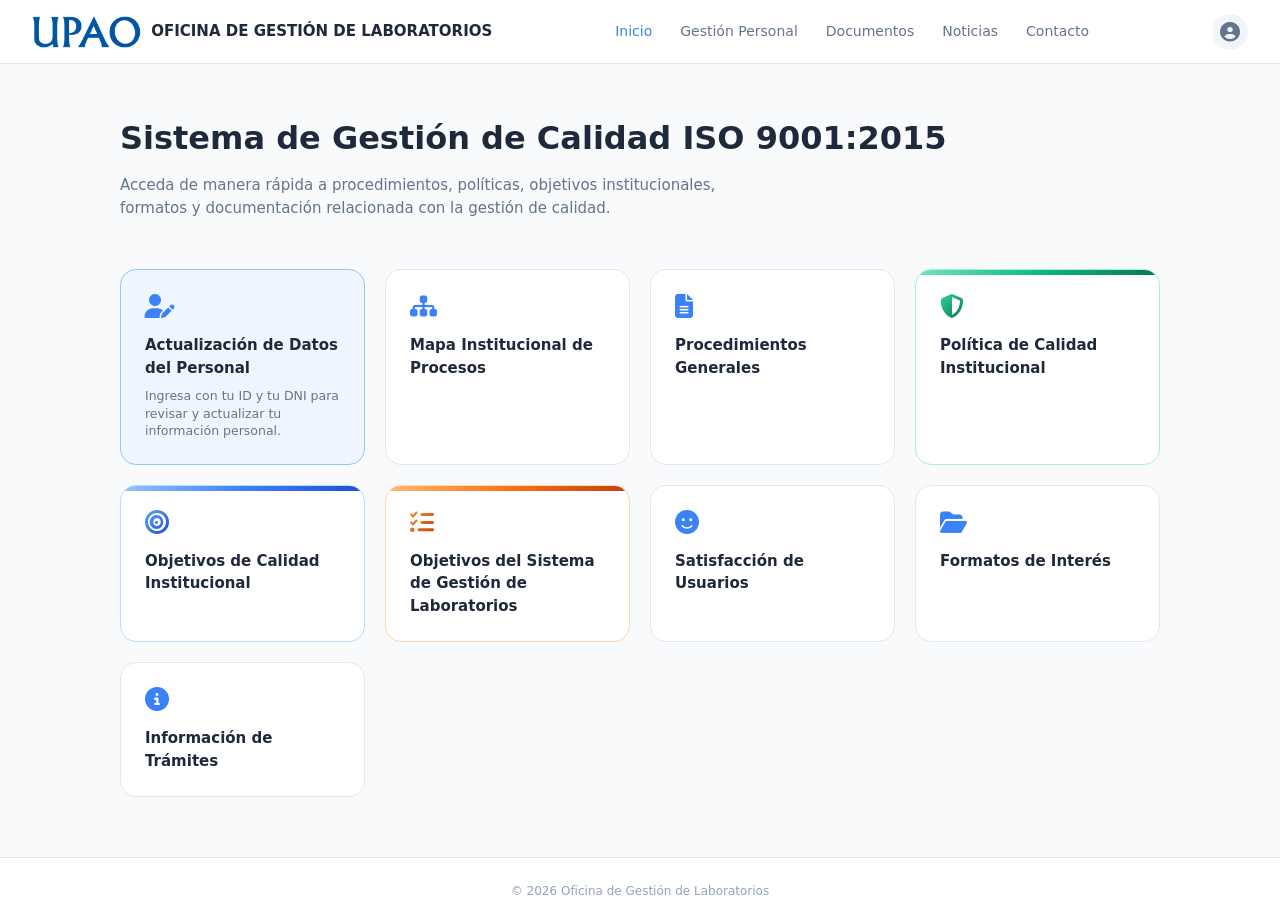
==== index.html @ ff84b3b6 "Add files via upload" ====
<!DOCTYPE html>
<html lang="es">
<head>
    <meta charset="UTF-8">
    <meta name="viewport" content="width=device-width, initial-scale=1.0">
    
    <!-- ===== FAVICON - Ruta CORRECTA ===== -->
    <link rel="icon" type="image/png" href="HRM-System/favicon.png">
    
    <title>Inicio - Sistema de Gestión de Calidad</title>
    <link rel="stylesheet" href="https://cdnjs.cloudflare.com/ajax/libs/font-awesome/6.5.1/css/all.min.css">
    <style>
        * { margin: 0; padding: 0; box-sizing: border-box; }
        body {
            font-family: 'Segoe UI', system-ui, sans-serif;
            background: #F8FAFC;
            color: #1E293B;
            line-height: 1.5;
        }

        /* ===== HEADER ESTANDARIZADO ===== */
        .app-header {
            background: #FFFFFF;
            border-bottom: 1px solid #E2E8F0;
            padding: 0 32px;
            height: 64px;
            display: flex;
            align-items: center;
            justify-content: space-between;
            position: sticky;
            top: 0;
            z-index: 100;
        }
        .logo {
            font-weight: 700;
            font-size: 15px;
            color: #1E293B;
            display: flex;
            align-items: center;
            gap: 10px;
        }
        .logo img { height: 32px; }
        .logo i { color: #3B82F6; font-size: 20px; }
        .logo span { display: inline-block; }
        .main-nav {
            display: flex;
            gap: 28px;
            align-items: center;
        }
        .nav-link {
            text-decoration: none;
            color: #64748B;
            font-size: 14px;
            font-weight: 500;
            transition: color 0.2s;
            cursor: pointer;
            background: none;
            border: none;
            font-family: inherit;
            padding: 4px 0;
        }
        .nav-link:hover { color: #3B82F6; }
        .nav-link.active { color: #3B82F6; }
        .user-menu {
            width: 36px;
            height: 36px;
            background: #F1F5F9;
            border-radius: 50%;
            display: flex;
            align-items: center;
            justify-content: center;
            cursor: pointer;
        }
        .user-menu i { color: #64748B; font-size: 20px; }

        .hero { max-width: 1100px; margin: 0 auto; padding: 50px 30px 30px; }
        .hero h1 { font-size: 32px; font-weight: 700; margin-bottom: 12px; }
        .hero p { font-size: 15px; color: #64748B; max-width: 650px; }
        .grid { max-width: 1100px; margin: 0 auto; display: grid; grid-template-columns: repeat(auto-fit, minmax(240px, 1fr)); gap: 20px; padding: 20px 30px 60px; }
        .card { position: relative; background: #FFFFFF; border: 1px solid #E2E8F0; border-radius: 16px; padding: 24px; transition: all 0.2s; cursor: pointer; overflow: hidden; }
        .card:hover { transform: translateY(-3px); box-shadow: 0 8px 20px rgba(0,0,0,0.06); }
        .card i { font-size: 24px; color: #3B82F6; margin-bottom: 16px; }
        .card h3 { font-size: 15px; font-weight: 600; color: #1E293B; }
        .card-destacada { border-color: #93C5FD; background: #EFF6FF; }

        /* ===== ACENTOS EN DEGRADÉ PARA DIFERENCIAR: POLÍTICA / OBJETIVOS INSTITUCIONAL / OBJETIVOS SGC-LABORATORIOS ===== */
        .card-obj-inst,
        .card-obj-sgc,
        .card-politica { border-color: transparent; background-clip: padding-box; }
        .card-obj-inst::before,
        .card-obj-sgc::before,
        .card-politica::before {
            content: ""; position: absolute; top: 0; left: 0; right: 0; height: 5px;
        }
        .card-obj-inst::before { background: linear-gradient(90deg, #93C5FD, #3B82F6, #1D4ED8); }
        .card-obj-inst { border: 1px solid #BFDBFE; }
        .card-obj-inst i { background: linear-gradient(135deg, #60A5FA, #1D4ED8); -webkit-background-clip: text; background-clip: text; color: transparent; }

        .card-obj-sgc::before { background: linear-gradient(90deg, #FDBA74, #F97316, #C2410C); }
        .card-obj-sgc { border: 1px solid #FED7AA; }
        .card-obj-sgc i { background: linear-gradient(135deg, #FB923C, #C2410C); -webkit-background-clip: text; background-clip: text; color: transparent; }

        .card-politica::before { background: linear-gradient(90deg, #6EE7B7, #10B981, #047857); }
        .card-politica { border: 1px solid #A7F3D0; }
        .card-politica i { background: linear-gradient(135deg, #34D399, #047857); -webkit-background-clip: text; background-clip: text; color: transparent; }
        .card-desc { font-size: 12.5px; color: #64748B; margin-top: 8px; line-height: 1.4; }
        .app-footer { text-align: center; padding: 24px; border-top: 1px solid #E2E8F0; background: #FFFFFF; color: #94A3B8; font-size: 12px; }

        @media (max-width: 768px) {
            .app-header { padding: 0 20px; height: auto; flex-wrap: wrap; padding: 12px 20px; gap: 12px; }
            .main-nav { gap: 18px; flex-wrap: wrap; }
            .logo span { display: none; }
            .hero { padding: 35px 20px 25px; }
            .hero h1 { font-size: 24px; }
            .grid { padding: 15px 20px 40px; }
        }

        /* ===== LIGHTBOX - POLÍTICA INSTITUCIONAL ===== */
        /* Página completa (100vw x 100vh) en vez de recuadro flotante
           centrado, igual que el resto de modales del sistema. Solo
           cambia tamaño/forma; misma lógica y mismos colores. */
        .lightbox-overlay {
            display: none;
            position: fixed;
            inset: 0;
            background: rgba(15, 23, 42, 0.65);
            z-index: 2000;
            align-items: center;
            justify-content: center;
            padding: 0;
        }
        .lightbox-overlay.active { display: flex; }
        .lightbox-box {
            background: #FFFFFF;
            border: 1px solid #93C5FD;
            border-radius: 0;
            width: 100vw;
            max-width: 100vw;
            height: 100vh;
            max-height: 100vh;
            box-sizing: border-box;
            display: flex;
            flex-direction: column;
            overflow: hidden;
            box-shadow: 0 25px 60px rgba(0,0,0,0.35);
        }
        .lightbox-header {
            padding: 14px 20px;
            border-bottom: 1px solid #93C5FD;
            background: #EFF6FF;
            display: flex;
            align-items: center;
            justify-content: space-between;
            flex-shrink: 0;
        }
        .lightbox-header h2 {
            font-size: 15px;
            font-weight: 700;
            color: #1E293B;
            display: flex;
            align-items: center;
            gap: 8px;
        }
        .lightbox-header h2 i { color: #3B82F6; }
        .lightbox-close {
            background: none;
            border: none;
            font-size: 20px;
            color: #64748B;
            cursor: pointer;
            padding: 4px 8px;
        }
        .lightbox-close:hover { color: #EF4444; }
        .lightbox-body {
            flex: 1;
            min-height: 60vh;
            background: #F8FAFC;
        }
        .lightbox-body iframe {
            width: 100%;
            height: 100%;
            min-height: 60vh;
            border: none;
            display: block;
        }
        .lightbox-box-app { position: relative; height: 100vh; }
        .lightbox-box-app .lightbox-body { height: 100%; }
        .lightbox-body-img { overflow: auto; text-align: center; padding: 16px; }
        .lightbox-body-img img { max-width: 100%; height: auto; display: block; margin: 0 auto; }

        /* ===== ENCARTE SECUENCIAL: OBJETIVOS DE CALIDAD DEL SGC - LABORATORIOS ===== */
        .story-overlay {
            display: none;
            position: fixed;
            inset: 0;
            background: #0B1220;
            z-index: 2500;
            align-items: center;
            justify-content: center;
            padding: 24px;
        }
        .story-overlay.active { display: flex; }
        .story-stage {
            position: relative;
            width: min(480px, 92vw);
            height: min(760px, 88vh);
            border-radius: 20px;
            overflow: hidden;
            box-shadow: 0 30px 70px rgba(0,0,0,0.5);
            background: #0F1F3D;
        }
        .story-progress {
            position: absolute;
            top: 14px;
            left: 14px;
            right: 14px;
            z-index: 30;
            display: flex;
            gap: 6px;
        }
        .story-seg {
            flex: 1;
            height: 3px;
            border-radius: 3px;
            background: rgba(255,255,255,0.28);
            overflow: hidden;
        }
        .story-seg i {
            display: block;
            height: 100%;
            width: 0%;
            background: #FFFFFF;
            transition: width 0.25s ease;
        }
        .story-seg.filled i { width: 100%; }
        .story-close {
            position: absolute;
            top: 30px;
            right: 12px;
            z-index: 30;
            background: rgba(15,23,42,0.35);
            border: none;
            color: #F8FAFC;
            width: 32px;
            height: 32px;
            border-radius: 50%;
            font-size: 18px;
            cursor: pointer;
            line-height: 1;
        }
        .story-close:hover { background: rgba(15,23,42,0.6); }
        .story-logo {
            position: absolute;
            top: 34px;
            left: 50%;
            transform: translateX(-50%);
            z-index: 25;
            background: rgba(248,250,252,0.94);
            border-radius: 10px;
            padding: 6px 16px;
            display: flex;
            align-items: center;
        }
        .story-logo img { height: 22px; display: block; }
        .story-track { position: relative; width: 100%; height: 100%; }
        .story-slide {
            position: absolute;
            inset: 0;
            display: none;
            flex-direction: column;
            justify-content: center;
            align-items: center;
            text-align: center;
            padding: 108px 32px 48px;
            color: #F8FAFC;
        }
        .story-slide.active { display: flex; }
        .story-slide-0 { background: linear-gradient(160deg, #0F1F3D 0%, #14335E 55%, #1D4ED8 130%); }
        .story-slide-1 { background: linear-gradient(160deg, #0F1F3D 10%, #1D4ED8 140%); }
        .story-slide-2 { background: linear-gradient(160deg, #0F1F3D 10%, #0E7490 140%); }
        .story-slide-3 { background: linear-gradient(160deg, #0F1F3D 10%, #1D4ED8 140%); }
        .story-slide-4 { background: linear-gradient(160deg, #0F1F3D 10%, #0E7490 140%); }
        .story-slide-5 { background: linear-gradient(160deg, #0F1F3D 10%, #1D4ED8 140%); }
        .story-slide-6 { background: linear-gradient(160deg, #0F1F3D 10%, #0E7490 140%); }

        /* ===== TEMA NARANJA: encarte de Objetivos del SGC - Gestión de Laboratorios (para no confundir con Institucional) ===== */
        #storyStageLab .story-slide-0 { background: linear-gradient(160deg, #2A1206 0%, #7C2D12 55%, #F97316 130%); }
        #storyStageLab .story-slide-1,
        #storyStageLab .story-slide-3,
        #storyStageLab .story-slide-5 { background: linear-gradient(160deg, #2A1206 10%, #F97316 140%); }
        #storyStageLab .story-slide-2,
        #storyStageLab .story-slide-4,
        #storyStageLab .story-slide-6 { background: linear-gradient(160deg, #2A1206 10%, #C2410C 140%); }
        #storyStageLab .story-kicker,
        #storyStageLab .story-hint { color: #FED7AA; }
        #storyStageLab .story-sub { color: #FFEDD5; }

        /* ===== TEMA VERDE: encarte de Política de Calidad (para no confundir con Institucional ni Laboratorios) ===== */
        #storyStagePol .story-slide-0 { background: linear-gradient(160deg, #052E1F 0%, #065F46 55%, #10B981 130%); }
        #storyStagePol .story-slide-1 { background: linear-gradient(160deg, #052E1F 10%, #10B981 140%); }
        #storyStagePol .story-kicker,
        #storyStagePol .story-hint { color: #99F6E4; }
        #storyStagePol .story-sub { color: #D1FAE5; }

        .story-kicker { font-size: 13px; font-weight: 600; color: #BFDBFE; letter-spacing: 0.2px; margin-bottom: 10px; }
        .story-slide-0 .story-kicker { color: #93C5FD; }
        .story-title-main { font-size: 26px; font-weight: 700; line-height: 1.25; margin-bottom: 14px; }
        .story-slide-0 .story-title-main { font-size: 28px; }
        .story-sub { font-size: 14.5px; color: #DBEAFE; line-height: 1.55; max-width: 340px; margin: 0 auto; }
        .story-hint { margin-top: 26px; font-size: 13px; color: #93C5FD; display: flex; align-items: center; gap: 8px; }
        .story-num-icon { display: flex; flex-direction: column; align-items: center; gap: 12px; margin-bottom: 18px; }
        .story-num { font-size: 15px; font-weight: 700; color: rgba(248,250,252,0.55); border: 1px solid rgba(248,250,252,0.35); border-radius: 20px; padding: 4px 12px; }
        .story-icon-badge { width: 46px; height: 46px; border-radius: 14px; background: rgba(255,255,255,0.14); display: flex; align-items: center; justify-content: center; font-size: 19px; }
        .story-obj-title { font-size: 22px; font-weight: 700; line-height: 1.3; margin-bottom: 12px; }
        .story-obj-text { font-size: 14.5px; color: #E2E8F0; line-height: 1.6; max-width: 380px; margin: 0 auto; }
        .story-nav { position: absolute; top: 0; bottom: 0; width: 38%; z-index: 20; cursor: pointer; background: transparent; border: none; padding: 0; }
        .story-nav-left { left: 0; }
        .story-nav-right { right: 0; }
        .story-arrow {
            position: absolute;
            top: 50%;
            transform: translateY(-50%);
            z-index: 25;
            width: 36px;
            height: 36px;
            border-radius: 50%;
            border: none;
            background: rgba(15,23,42,0.4);
            color: #F8FAFC;
            font-size: 14px;
            cursor: pointer;
            display: flex;
            align-items: center;
            justify-content: center;
            opacity: 0;
            transition: opacity 0.2s, background 0.2s;
        }
        .story-stage:hover .story-arrow { opacity: 1; }
        .story-arrow:hover { background: rgba(15,23,42,0.7); }
        .story-arrow:disabled { opacity: 0 !important; cursor: default; }
        .story-arrow-left { left: 10px; }
        .story-arrow-right { right: 10px; }
        @media (max-width: 560px) {
            .story-arrow { display: none; }
        }

        /* ===== VARIANTE ANCHA DEL ENCARTE: para contenido tipo documento/diagrama ===== */
        .story-stage-wide { width: min(1180px, 96vw); height: min(820px, 92vh); }
        .story-slide-img { padding: 84px 22px 24px; justify-content: flex-start; }
        .story-slide-img .story-kicker { margin-bottom: 4px; }
        .story-img-title { font-size: 15px; font-weight: 700; color: #F8FAFC; text-align: center; margin-bottom: 12px; }
        .story-img-panel {
            flex: 1;
            width: 100%;
            background: #FFFFFF;
            border-radius: 14px;
            padding: 10px;
            display: flex;
            align-items: center;
            justify-content: center;
            overflow: hidden;
            box-shadow: 0 10px 30px rgba(0,0,0,0.35);
            cursor: zoom-in;
        }
        .story-img-panel img { max-width: 100%; max-height: 100%; object-fit: contain; display: block; border-radius: 4px; }
        .story-img-caption { margin-top: 10px; font-size: 12px; color: #93C5FD; text-align: center; display: flex; align-items: center; gap: 6px; justify-content: center; }

        /* ===== VISOR DE ZOOM: se superpone AL ENCARTE (z-index mayor) sin cerrarlo ===== */
        .story-zoom-overlay {
            display: none;
            position: fixed;
            inset: 0;
            background: rgba(4, 8, 20, 0.94);
            z-index: 2700;
            align-items: center;
            justify-content: center;
            padding: 30px;
            cursor: zoom-out;
        }
        .story-zoom-overlay.active { display: flex; }
        .story-zoom-overlay img { max-width: 96vw; max-height: 92vh; object-fit: contain; border-radius: 6px; box-shadow: 0 25px 70px rgba(0,0,0,0.6); cursor: default; }
        .story-zoom-close {
            position: absolute;
            top: 22px;
            right: 22px;
            z-index: 2710;
            background: rgba(255,255,255,0.15);
            border: none;
            color: #F8FAFC;
            width: 40px;
            height: 40px;
            border-radius: 50%;
            font-size: 22px;
            line-height: 1;
            cursor: pointer;
        }
        .story-zoom-close:hover { background: rgba(255,255,255,0.3); }
    </style>
</head>
<body>

<!-- ===== HEADER ===== -->
<header class="app-header">
    <div class="logo">
        <!-- ===== LOGO - Ruta CORRECTA ===== -->
        <img src="HRM-System/logo.png" alt="Logo UPAO">
        <span>OFICINA DE GESTIÓN DE LABORATORIOS</span>
    </div>
    <nav class="main-nav">
        <a href="index.html" class="nav-link active">Inicio</a>
        <!-- ===== ENLACE A LA APLICACIÓN SPA ===== -->
        <a href="HRM-System/app.html" class="nav-link">Gestión Personal</a>
        <a href="#" class="nav-link">Documentos</a>
        <a href="#" class="nav-link">Noticias</a>
        <a href="#" class="nav-link">Contacto</a>
    </nav>
    <div class="user-menu"><i class="fas fa-user-circle"></i></div>
</header>

<!-- ===== HERO ===== -->
<section class="hero">
    <h1>Sistema de Gestión de Calidad ISO 9001:2015</h1>
    <p>Acceda de manera rápida a procedimientos, políticas, objetivos institucionales, formatos y documentación relacionada con la gestión de calidad.</p>
</section>

<!-- ===== GRID DE TARJETAS ===== -->
<section class="grid">
    <!-- ===== ACCESO DESTACADO: PORTAL DE AUTOACTUALIZACIÓN ===== -->
    <div class="card card-destacada" id="cardPortalPersonal" onclick="window.location.href='HRM-System/portal-personal.html'">
        <i class="fas fa-user-pen"></i>
        <h3>Actualización de Datos del Personal</h3>
        <p class="card-desc">Ingresa con tu ID y tu DNI para revisar y actualizar tu información personal.</p>
    </div>
    <div class="card" id="cardProcesos" onclick="abrirSecuenciaMapaProcesos()"><i class="fas fa-sitemap"></i><h3>Mapa Institucional de Procesos</h3></div>
    <div class="card"><i class="fas fa-file-alt"></i><h3>Procedimientos Generales</h3></div>
    <div class="card card-politica" id="cardPolitica" onclick="abrirSecuenciaPoliticaCalidad()"><i class="fas fa-shield-alt"></i><h3>Política de Calidad Institucional</h3></div>
    <div class="card card-obj-inst" id="cardObjetivos" onclick="abrirSecuenciaObjetivosInstitucional()"><i class="fas fa-bullseye"></i><h3>Objetivos de Calidad Institucional</h3></div>
    <div class="card card-obj-sgc" id="cardObjetivoSGC" onclick="abrirSecuenciaObjetivosSGC()"><i class="fas fa-list-check"></i><h3>Objetivos del Sistema de Gestión de Laboratorios</h3></div>
    <div class="card"><i class="fas fa-face-smile"></i><h3>Satisfacción de Usuarios</h3></div>
    <div class="card"><i class="fas fa-folder-open"></i><h3>Formatos de Interés</h3></div>
    <div class="card"><i class="fas fa-circle-info"></i><h3>Información de Trámites</h3></div>
</section>

<!-- ===== FOOTER ===== -->
<footer class="app-footer">© 2026 Oficina de Gestión de Laboratorios</footer>

<!-- ===== LIGHTBOX GENÉRICO: VISOR DE DOCUMENTOS DE GOOGLE DRIVE ===== -->
<div class="lightbox-overlay" id="lightboxDrive" onclick="if(event.target===this) cerrarDocumentoDrive()">
    <div class="lightbox-box">
        <div class="lightbox-header">
            <h2><i class="fas fa-file-lines"></i> <span id="lightboxTitulo"></span></h2>
            <button type="button" class="lightbox-close" onclick="cerrarDocumentoDrive()" aria-label="Volver" style="display:flex;align-items:center;gap:8px;font-size:14px;font-weight:600;"><i class="fas fa-arrow-left"></i> Volver</button>
        </div>
        <div class="lightbox-body" id="lightboxBody">
            <!-- El iframe se crea/actualiza recién al abrir, así no se llama a Drive de más -->
        </div>
    </div>
</div>

<!-- ===== ENCARTE SECUENCIAL: OBJETIVOS DE CALIDAD DEL SGC - GESTIÓN DE LABORATORIOS ===== -->
<div class="story-overlay" id="storyObjetivosSGC">
    <div class="story-stage" id="storyStageLab">
        <div class="story-progress" id="storyProgressLab"></div>
        <button type="button" class="story-close" id="storyCloseLab" aria-label="Cerrar secuencia">&times;</button>
        <div class="story-logo"><img src="HRM-System/logo.png" alt="Logo UPAO"></div>

        <div class="story-track" id="storyTrackLab">
            <div class="story-slide story-slide-0" data-slide="0">
                <div class="story-kicker">Sistema de Gestión de Calidad</div>
                <div class="story-title-main">Objetivos de Calidad<br>del SGC — Gestión de Laboratorios</div>
                <p class="story-sub">Seis compromisos que guían la mejora continua de los Laboratorios de Medicina Humana.</p>
                <div class="story-hint"><i class="fas fa-hand-pointer"></i> Haz clic en el lado derecho para comenzar</div>
            </div>

            <div class="story-slide story-slide-1" data-slide="1">
                <div class="story-num-icon">
                    <span class="story-num">Objetivo 1 de 6</span>
                    <span class="story-icon-badge"><i class="fas fa-flask"></i></span>
                </div>
                <div class="story-obj-title">Infraestructura y equipamiento</div>
                <p class="story-obj-text">Asegurar una adecuada infraestructura, equipamiento y recursos de los laboratorios de Medicina Humana.</p>
            </div>

            <div class="story-slide story-slide-2" data-slide="2">
                <div class="story-num-icon">
                    <span class="story-num">Objetivo 2 de 6</span>
                    <span class="story-icon-badge"><i class="fas fa-diagram-project"></i></span>
                </div>
                <div class="story-obj-title">Eficacia de los procesos</div>
                <p class="story-obj-text">Mejorar la eficacia de los procesos dentro del alcance del SGC.</p>
            </div>

            <div class="story-slide story-slide-3" data-slide="3">
                <div class="story-num-icon">
                    <span class="story-num">Objetivo 3 de 6</span>
                    <span class="story-icon-badge"><i class="fas fa-chalkboard-user"></i></span>
                </div>
                <div class="story-obj-title">Satisfacción docente</div>
                <p class="story-obj-text">Mejorar la satisfacción de los docentes con el servicio de Laboratorios de Medicina Humana.</p>
            </div>

            <div class="story-slide story-slide-4" data-slide="4">
                <div class="story-num-icon">
                    <span class="story-num">Objetivo 4 de 6</span>
                    <span class="story-icon-badge"><i class="fas fa-user-graduate"></i></span>
                </div>
                <div class="story-obj-title">Satisfacción del alumnado</div>
                <p class="story-obj-text">Mejorar la satisfacción de los alumnos con el servicio de Laboratorios de Medicina Humana.</p>
            </div>

            <div class="story-slide story-slide-5" data-slide="5">
                <div class="story-num-icon">
                    <span class="story-num">Objetivo 5 de 6</span>
                    <span class="story-icon-badge"><i class="fas fa-people-group"></i></span>
                </div>
                <div class="story-obj-title">Satisfacción del colaborador</div>
                <p class="story-obj-text">Mejorar la satisfacción de los colaboradores que participan en el SGC.</p>
            </div>

            <div class="story-slide story-slide-6" data-slide="6">
                <div class="story-num-icon">
                    <span class="story-num">Objetivo 6 de 6</span>
                    <span class="story-icon-badge"><i class="fas fa-graduation-cap"></i></span>
                </div>
                <div class="story-obj-title">Capacitación del personal</div>
                <p class="story-obj-text">Garantizar la capacitación adecuada del personal involucrado en el alcance del Sistema.</p>
            </div>
        </div>

        <button type="button" class="story-nav story-nav-left" id="storyPrevZoneLab" aria-label="Anterior"></button>
        <button type="button" class="story-nav story-nav-right" id="storyNextZoneLab" aria-label="Siguiente"></button>
        <button type="button" class="story-arrow story-arrow-left" id="storyArrowPrevLab" aria-label="Anterior"><i class="fas fa-chevron-left"></i></button>
        <button type="button" class="story-arrow story-arrow-right" id="storyArrowNextLab" aria-label="Siguiente"><i class="fas fa-chevron-right"></i></button>
    </div>
</div>

<!-- ===== ENCARTE SECUENCIAL: OBJETIVOS DE CALIDAD INSTITUCIONAL ===== -->
<div class="story-overlay" id="storyObjetivosInstitucional">
    <div class="story-stage" id="storyStageInst">
        <div class="story-progress" id="storyProgressInst"></div>
        <button type="button" class="story-close" id="storyCloseInst" aria-label="Cerrar secuencia">&times;</button>
        <div class="story-logo"><img src="HRM-System/logo.png" alt="Logo UPAO"></div>

        <div class="story-track" id="storyTrackInst">
            <div class="story-slide story-slide-0" data-slide="0">
                <div class="story-kicker">Sistema Institucional de Gestión de Calidad</div>
                <div class="story-title-main">Objetivos de Calidad<br>Institucional</div>
                <p class="story-sub">Cuatro compromisos que orientan la mejora continua y la excelencia de la institución.</p>
                <div class="story-hint"><i class="fas fa-hand-pointer"></i> Haz clic en el lado derecho para comenzar</div>
            </div>

            <div class="story-slide story-slide-1" data-slide="1">
                <div class="story-num-icon">
                    <span class="story-num">OC1 · 1 de 4</span>
                    <span class="story-icon-badge"><i class="fas fa-arrows-spin"></i></span>
                </div>
                <div class="story-obj-title">Mejora continua del SGC</div>
                <p class="story-obj-text">Asegurar la integración y mejora continua de los procesos del Sistema Institucional de Gestión de Calidad, garantizando el cumplimiento de requisitos aplicables y la satisfacción de las partes interesadas relevantes.</p>
            </div>

            <div class="story-slide story-slide-2" data-slide="2">
                <div class="story-num-icon">
                    <span class="story-num">OC2 · 2 de 4</span>
                    <span class="story-icon-badge"><i class="fas fa-user-graduate"></i></span>
                </div>
                <div class="story-obj-title">Excelencia académica</div>
                <p class="story-obj-text">Fortalecer la formación de profesionales competentes mediante la acreditación y renovación de la acreditación de los programas de estudio y la institución, para garantizar la excelencia académica.</p>
            </div>

            <div class="story-slide story-slide-3" data-slide="3">
                <div class="story-num-icon">
                    <span class="story-num">OC3 · 3 de 4</span>
                    <span class="story-icon-badge"><i class="fas fa-shield-halved"></i></span>
                </div>
                <div class="story-obj-title">Condiciones básicas de calidad</div>
                <p class="story-obj-text">Asegurar la sostenibilidad de las condiciones básicas de la calidad según los requisitos establecidos por los órganos reguladores de la calidad de la educación superior.</p>
            </div>

            <div class="story-slide story-slide-4" data-slide="4">
                <div class="story-num-icon">
                    <span class="story-num">OC4 · 4 de 4</span>
                    <span class="story-icon-badge"><i class="fas fa-lightbulb"></i></span>
                </div>
                <div class="story-obj-title">Investigación y desarrollo sostenible</div>
                <p class="story-obj-text">Asegurar el fortalecimiento de procesos orientados a la generación del conocimiento, la protección de la propiedad intelectual y el aporte al desarrollo sostenible.</p>
            </div>
        </div>

        <button type="button" class="story-nav story-nav-left" id="storyPrevZoneInst" aria-label="Anterior"></button>
        <button type="button" class="story-nav story-nav-right" id="storyNextZoneInst" aria-label="Siguiente"></button>
        <button type="button" class="story-arrow story-arrow-left" id="storyArrowPrevInst" aria-label="Anterior"><i class="fas fa-chevron-left"></i></button>
        <button type="button" class="story-arrow story-arrow-right" id="storyArrowNextInst" aria-label="Siguiente"><i class="fas fa-chevron-right"></i></button>
    </div>
</div>

<!-- ===== ENCARTE SECUENCIAL: POLÍTICA DE CALIDAD ===== -->
<div class="story-overlay" id="storyPoliticaCalidad">
    <div class="story-stage" id="storyStagePol">
        <div class="story-progress" id="storyProgressPol"></div>
        <button type="button" class="story-close" id="storyClosePol" aria-label="Cerrar secuencia">&times;</button>
        <div class="story-logo"><img src="HRM-System/logo.png" alt="Logo UPAO"></div>

        <div class="story-track" id="storyTrackPol">
            <div class="story-slide story-slide-0" data-slide="0">
                <div class="story-kicker">Sistema Institucional de Gestión de Calidad</div>
                <div class="story-title-main">Política de Calidad</div>
                <p class="story-sub">Compromiso institucional de la Universidad Privada Antenor Orrego.</p>
                <div class="story-hint"><i class="fas fa-hand-pointer"></i> Haz clic en el lado derecho para comenzar</div>
            </div>

            <div class="story-slide story-slide-1" data-slide="1">
                <div class="story-num-icon">
                    <span class="story-icon-badge"><i class="fas fa-quote-left"></i></span>
                </div>
                <div class="story-obj-title">Nuestro compromiso</div>
                <p class="story-obj-text">La Universidad Privada Antenor Orrego se compromete a garantizar la excelencia académica de sus profesionales, generar conocimiento, proteger la propiedad intelectual y aportar en el desarrollo sostenible, a través de la integración y la mejora continua de los procesos del Sistema Institucional de Gestión de Calidad, para cumplir los requisitos aplicables y satisfacer las necesidades y expectativas de sus partes interesadas relevantes.</p>
            </div>
        </div>

        <button type="button" class="story-nav story-nav-left" id="storyPrevZonePol" aria-label="Anterior"></button>
        <button type="button" class="story-nav story-nav-right" id="storyNextZonePol" aria-label="Siguiente"></button>
        <button type="button" class="story-arrow story-arrow-left" id="storyArrowPrevPol" aria-label="Anterior"><i class="fas fa-chevron-left"></i></button>
        <button type="button" class="story-arrow story-arrow-right" id="storyArrowNextPol" aria-label="Siguiente"><i class="fas fa-chevron-right"></i></button>
    </div>
</div>

<!-- ===== ENCARTE SECUENCIAL: MAPA INSTITUCIONAL DE PROCESOS (2 páginas) ===== -->
<div class="story-overlay" id="storyMapaProcesos">
    <div class="story-stage story-stage-wide" id="storyStageMapa">
        <div class="story-progress" id="storyProgressMapa"></div>
        <button type="button" class="story-close" id="storyCloseMapa" aria-label="Cerrar secuencia">&times;</button>
        <div class="story-logo"><img src="HRM-System/logo.png" alt="Logo UPAO"></div>

        <div class="story-track" id="storyTrackMapa">
            <div class="story-slide story-slide-0" data-slide="0">
                <div class="story-kicker">Sistema de Gestión de Calidad</div>
                <div class="story-title-main">Mapa Institucional<br>de Procesos</div>
                <p class="story-sub">Mapa de Procesos Nivel 0 de la Universidad y Mapa de Procesos del SGC de Laboratorios de Medicina Humana (SGC-LMEHU).</p>
                <div class="story-hint"><i class="fas fa-hand-pointer"></i> Haz clic en el lado derecho para comenzar</div>
            </div>

            <div class="story-slide story-slide-1 story-slide-img" data-slide="1">
                <div class="story-kicker">Página 1 de 2 · Nivel institucional</div>
                <div class="story-img-title">Mapa de Procesos Nivel 0</div>
                <div class="story-img-panel" onclick="abrirImagenGrande('HRM-System/img/mapa-procesos-nivel0.png', 'Mapa de Procesos Nivel 0')">
                    <img src="HRM-System/img/mapa-procesos-nivel0.png" alt="Mapa de Procesos Nivel 0">
                </div>
                <div class="story-img-caption"><i class="fas fa-magnifying-glass-plus"></i> Toca la imagen para ampliarla</div>
            </div>

            <div class="story-slide story-slide-2 story-slide-img" data-slide="2">
                <div class="story-kicker">Página 2 de 2 · Gestión de Laboratorios</div>
                <div class="story-img-title">Mapa de Procesos del SGC-LMEHU</div>
                <div class="story-img-panel" onclick="abrirImagenGrande('HRM-System/img/mapa-procesos-sgc-lmehu.png', 'Mapa de Procesos del SGC-LMEHU')">
                    <img src="HRM-System/img/mapa-procesos-sgc-lmehu.png" alt="Mapa de Procesos del SGC-LMEHU">
                </div>
                <div class="story-img-caption"><i class="fas fa-magnifying-glass-plus"></i> Toca la imagen para ampliarla</div>
            </div>
        </div>

        <button type="button" class="story-nav story-nav-left" id="storyPrevZoneMapa" aria-label="Anterior"></button>
        <button type="button" class="story-nav story-nav-right" id="storyNextZoneMapa" aria-label="Siguiente"></button>
        <button type="button" class="story-arrow story-arrow-left" id="storyArrowPrevMapa" aria-label="Anterior"><i class="fas fa-chevron-left"></i></button>
        <button type="button" class="story-arrow story-arrow-right" id="storyArrowNextMapa" aria-label="Siguiente"><i class="fas fa-chevron-right"></i></button>
    </div>
</div>

<!-- ===== VISOR DE ZOOM: amplía la imagen de la página actual sin cerrar el encarte ===== -->
<div class="story-zoom-overlay" id="storyZoomOverlay" onclick="if(event.target===this) cerrarImagenGrande()">
    <button type="button" class="story-zoom-close" onclick="cerrarImagenGrande()" aria-label="Cerrar ampliación">&times;</button>
    <img id="storyZoomImg" src="" alt="">
</div>


<script>
    // ===== LIGHTBOX GENÉRICO: abre documentos (Drive) o páginas internas en un modal =====
    // Reutilizado por todas las tarjetas que enlazan a un documento o página
    // (Política de Calidad Institucional, Objetivos de Calidad, Actualización de Datos, etc.)
    function abrirDocumentoIframe(url, titulo) {
        var overlay = document.getElementById('lightboxDrive');
        var body = document.getElementById('lightboxBody');
        document.getElementById('lightboxTitulo').textContent = titulo;

        body.classList.remove('lightbox-body-img');
        var iframe = body.querySelector('iframe');
        if (!iframe) {
            body.innerHTML = '';
            iframe = document.createElement('iframe');
            iframe.allow = 'autoplay';
            body.appendChild(iframe);
        }
        if (iframe.src !== url) iframe.src = url;

        overlay.classList.add('active');
        document.body.style.overflow = 'hidden';
    }

    function abrirDocumentoDrive(driveId, titulo) {
        abrirDocumentoIframe('https://drive.google.com/file/d/' + driveId + '/preview', titulo);
    }

    // Visor de imagen ampliada (zoom): se muestra ENCIMA del encarte sin cerrarlo,
    // usado por las páginas del Mapa Institucional de Procesos
    function abrirImagenGrande(url, titulo) {
        var img = document.getElementById('storyZoomImg');
        img.src = url;
        img.alt = titulo;
        document.getElementById('storyZoomOverlay').classList.add('active');
    }

    function cerrarImagenGrande() {
        document.getElementById('storyZoomOverlay').classList.remove('active');
    }

    function cerrarDocumentoDrive() {
        document.getElementById('lightboxDrive').classList.remove('active');
        document.body.style.overflow = '';
    }

    document.addEventListener('keydown', function (e) {
        if (e.key !== 'Escape') return;
        cerrarDocumentoDrive();
    });

    // ===== ENCARTE SECUENCIAL (tipo "historias"): fábrica reutilizable =====
    // Clic/tap en el lado derecho o izquierdo del encarte (o las flechas, o las
    // teclas ←/→) avanza o retrocede entre las pantallas de cada secuencia.
    function crearSecuencia(ids) {
        var overlay = document.getElementById(ids.overlay);
        var progressBar = document.getElementById(ids.progress);
        var slides = Array.prototype.slice.call(overlay.querySelectorAll('.story-slide'));
        var total = slides.length;
        var current = 0;

        // Construye los segmentos de progreso (uno por pantalla)
        slides.forEach(function () {
            var seg = document.createElement('div');
            seg.className = 'story-seg';
            seg.innerHTML = '<i></i>';
            progressBar.appendChild(seg);
        });
        var segs = Array.prototype.slice.call(progressBar.querySelectorAll('.story-seg'));
        var arrowPrev = document.getElementById(ids.arrowPrev);
        var arrowNext = document.getElementById(ids.arrowNext);

        function render() {
            slides.forEach(function (s, i) { s.classList.toggle('active', i === current); });
            segs.forEach(function (seg, i) { seg.classList.toggle('filled', i <= current); });
            arrowPrev.disabled = (current === 0);
            arrowNext.disabled = (current === total - 1);
        }

        function next() { if (current < total - 1) { current++; render(); } }
        function prev() { if (current > 0) { current--; render(); } }

        function abrir() {
            current = 0;
            render();
            overlay.classList.add('active');
            document.body.style.overflow = 'hidden';
        }

        function cerrar() {
            overlay.classList.remove('active');
            document.body.style.overflow = '';
        }

        document.getElementById(ids.close).addEventListener('click', cerrar);
        document.getElementById(ids.nextZone).addEventListener('click', next);
        document.getElementById(ids.prevZone).addEventListener('click', prev);
        arrowNext.addEventListener('click', next);
        arrowPrev.addEventListener('click', prev);

        overlay.addEventListener('click', function (e) {
            if (e.target === overlay) cerrar();
        });

        document.addEventListener('keydown', function (e) {
            if (!overlay.classList.contains('active')) return;
            var zoomOverlay = document.getElementById('storyZoomOverlay');
            if (zoomOverlay && zoomOverlay.classList.contains('active')) {
                if (e.key === 'Escape') cerrarImagenGrande();
                return;
            }
            if (e.key === 'ArrowRight') next();
            else if (e.key === 'ArrowLeft') prev();
            else if (e.key === 'Escape') cerrar();
        });

        // Deslizar (swipe) en pantallas táctiles
        var touchStartX = null;
        var stage = document.getElementById(ids.stage);
        stage.addEventListener('touchstart', function (e) {
            touchStartX = e.changedTouches[0].clientX;
        }, { passive: true });
        stage.addEventListener('touchend', function (e) {
            if (touchStartX === null) return;
            var dx = e.changedTouches[0].clientX - touchStartX;
            if (Math.abs(dx) > 40) { dx < 0 ? next() : prev(); }
            touchStartX = null;
        }, { passive: true });

        return { abrir: abrir, cerrar: cerrar };
    }

    var secuenciaObjetivosSGC = crearSecuencia({
        overlay: 'storyObjetivosSGC', stage: 'storyStageLab', progress: 'storyProgressLab',
        close: 'storyCloseLab', prevZone: 'storyPrevZoneLab', nextZone: 'storyNextZoneLab',
        arrowPrev: 'storyArrowPrevLab', arrowNext: 'storyArrowNextLab'
    });
    window.abrirSecuenciaObjetivosSGC = secuenciaObjetivosSGC.abrir;
    window.cerrarSecuenciaObjetivosSGC = secuenciaObjetivosSGC.cerrar;

    var secuenciaObjetivosInstitucional = crearSecuencia({
        overlay: 'storyObjetivosInstitucional', stage: 'storyStageInst', progress: 'storyProgressInst',
        close: 'storyCloseInst', prevZone: 'storyPrevZoneInst', nextZone: 'storyNextZoneInst',
        arrowPrev: 'storyArrowPrevInst', arrowNext: 'storyArrowNextInst'
    });
    window.abrirSecuenciaObjetivosInstitucional = secuenciaObjetivosInstitucional.abrir;
    window.cerrarSecuenciaObjetivosInstitucional = secuenciaObjetivosInstitucional.cerrar;

    var secuenciaPoliticaCalidad = crearSecuencia({
        overlay: 'storyPoliticaCalidad', stage: 'storyStagePol', progress: 'storyProgressPol',
        close: 'storyClosePol', prevZone: 'storyPrevZonePol', nextZone: 'storyNextZonePol',
        arrowPrev: 'storyArrowPrevPol', arrowNext: 'storyArrowNextPol'
    });
    window.abrirSecuenciaPoliticaCalidad = secuenciaPoliticaCalidad.abrir;
    window.cerrarSecuenciaPoliticaCalidad = secuenciaPoliticaCalidad.cerrar;

    var secuenciaMapaProcesos = crearSecuencia({
        overlay: 'storyMapaProcesos', stage: 'storyStageMapa', progress: 'storyProgressMapa',
        close: 'storyCloseMapa', prevZone: 'storyPrevZoneMapa', nextZone: 'storyNextZoneMapa',
        arrowPrev: 'storyArrowPrevMapa', arrowNext: 'storyArrowNextMapa'
    });
    window.abrirSecuenciaMapaProcesos = secuenciaMapaProcesos.abrir;
    window.cerrarSecuenciaMapaProcesos = secuenciaMapaProcesos.cerrar;
</script>

</body>
</html>
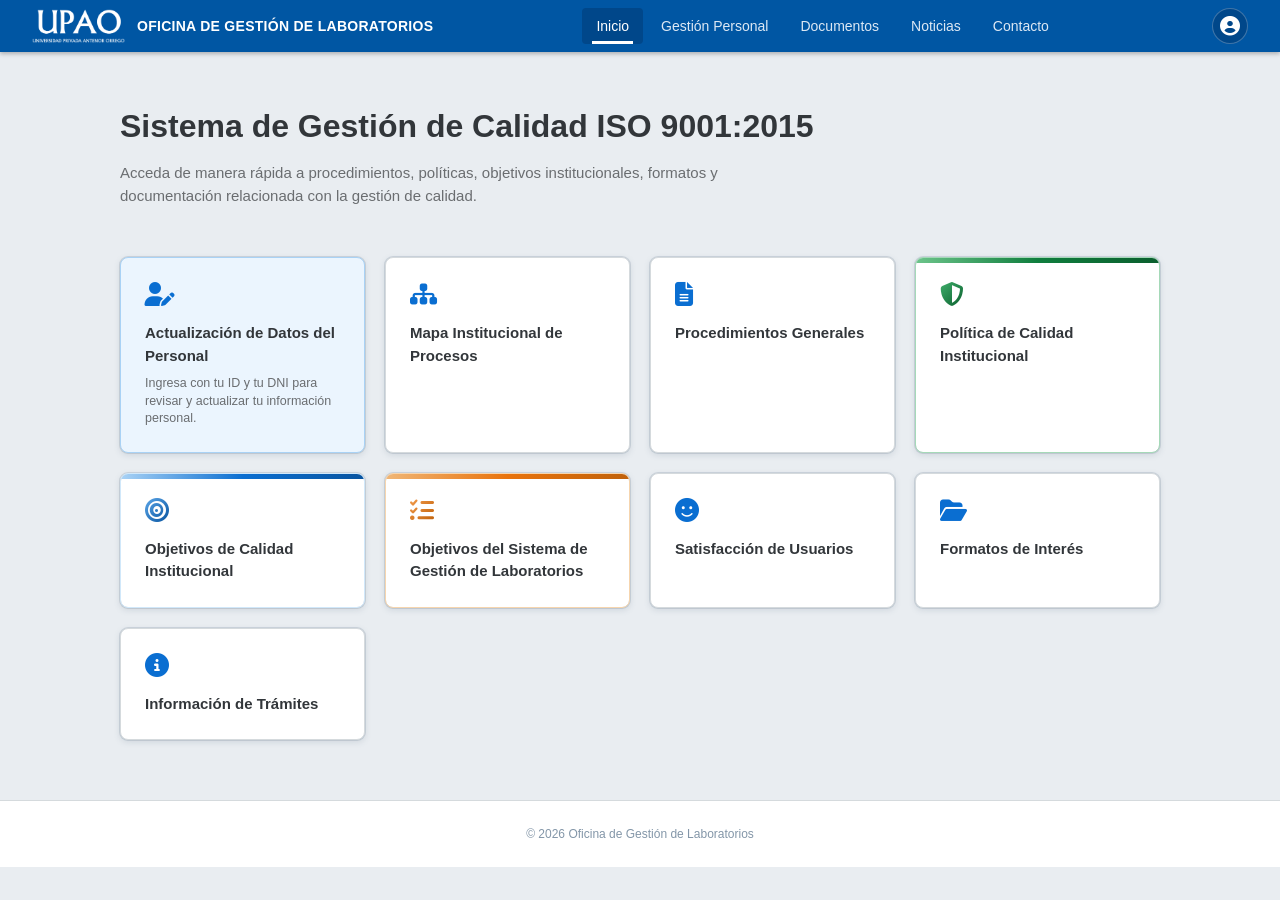
==== commit be351463: "Add files via upload" ====
--- a/index.html
+++ b/index.html
@@ -12,16 +12,16 @@
     <style>
         * { margin: 0; padding: 0; box-sizing: border-box; }
         body {
-            font-family: 'Segoe UI', system-ui, sans-serif;
-            background: #F8FAFC;
-            color: #1E293B;
+            font-family: '72','72full',Arial,Helvetica,sans-serif;
+            background: #F5F6F7;
+            color: #32363A;
             line-height: 1.5;
         }
 
         /* ===== HEADER ESTANDARIZADO ===== */
         .app-header {
             background: #FFFFFF;
-            border-bottom: 1px solid #E2E8F0;
+            border-bottom: 1px solid #D5DADD;
             padding: 0 32px;
             height: 64px;
             display: flex;
@@ -34,13 +34,13 @@
         .logo {
             font-weight: 700;
             font-size: 15px;
-            color: #1E293B;
+            color: #32363A;
             display: flex;
             align-items: center;
             gap: 10px;
         }
         .logo img { height: 32px; }
-        .logo i { color: #3B82F6; font-size: 20px; }
+        .logo i { color: #0A6ED1; font-size: 20px; }
         .logo span { display: inline-block; }
         .main-nav {
             display: flex;
@@ -49,7 +49,7 @@
         }
         .nav-link {
             text-decoration: none;
-            color: #64748B;
+            color: #6A6D70;
             font-size: 14px;
             font-weight: 500;
             transition: color 0.2s;
@@ -59,29 +59,29 @@
             font-family: inherit;
             padding: 4px 0;
         }
-        .nav-link:hover { color: #3B82F6; }
-        .nav-link.active { color: #3B82F6; }
+        .nav-link:hover { color: #0A6ED1; }
+        .nav-link.active { color: #0A6ED1; }
         .user-menu {
             width: 36px;
             height: 36px;
-            background: #F1F5F9;
+            background: #EDEFF1;
             border-radius: 50%;
             display: flex;
             align-items: center;
             justify-content: center;
             cursor: pointer;
         }
-        .user-menu i { color: #64748B; font-size: 20px; }
+        .user-menu i { color: #6A6D70; font-size: 20px; }
 
         .hero { max-width: 1100px; margin: 0 auto; padding: 50px 30px 30px; }
         .hero h1 { font-size: 32px; font-weight: 700; margin-bottom: 12px; }
-        .hero p { font-size: 15px; color: #64748B; max-width: 650px; }
+        .hero p { font-size: 15px; color: #6A6D70; max-width: 650px; }
         .grid { max-width: 1100px; margin: 0 auto; display: grid; grid-template-columns: repeat(auto-fit, minmax(240px, 1fr)); gap: 20px; padding: 20px 30px 60px; }
-        .card { position: relative; background: #FFFFFF; border: 1px solid #E2E8F0; border-radius: 16px; padding: 24px; transition: all 0.2s; cursor: pointer; overflow: hidden; }
+        .card { position: relative; background: #FFFFFF; border: 1px solid #D5DADD; border-radius: 16px; padding: 24px; transition: all 0.2s; cursor: pointer; overflow: hidden; }
         .card:hover { transform: translateY(-3px); box-shadow: 0 8px 20px rgba(0,0,0,0.06); }
-        .card i { font-size: 24px; color: #3B82F6; margin-bottom: 16px; }
-        .card h3 { font-size: 15px; font-weight: 600; color: #1E293B; }
-        .card-destacada { border-color: #93C5FD; background: #EFF6FF; }
+        .card i { font-size: 24px; color: #0A6ED1; margin-bottom: 16px; }
+        .card h3 { font-size: 15px; font-weight: 600; color: #32363A; }
+        .card-destacada { border-color: #A9D2F5; background: #EBF5FE; }
 
         /* ===== ACENTOS EN DEGRADÉ PARA DIFERENCIAR: POLÍTICA / OBJETIVOS INSTITUCIONAL / OBJETIVOS SGC-LABORATORIOS ===== */
         .card-obj-inst,
@@ -92,19 +92,19 @@
         .card-politica::before {
             content: ""; position: absolute; top: 0; left: 0; right: 0; height: 5px;
         }
-        .card-obj-inst::before { background: linear-gradient(90deg, #93C5FD, #3B82F6, #1D4ED8); }
-        .card-obj-inst { border: 1px solid #BFDBFE; }
-        .card-obj-inst i { background: linear-gradient(135deg, #60A5FA, #1D4ED8); -webkit-background-clip: text; background-clip: text; color: transparent; }
-
-        .card-obj-sgc::before { background: linear-gradient(90deg, #FDBA74, #F97316, #C2410C); }
-        .card-obj-sgc { border: 1px solid #FED7AA; }
-        .card-obj-sgc i { background: linear-gradient(135deg, #FB923C, #C2410C); -webkit-background-clip: text; background-clip: text; color: transparent; }
-
-        .card-politica::before { background: linear-gradient(90deg, #6EE7B7, #10B981, #047857); }
-        .card-politica { border: 1px solid #A7F3D0; }
-        .card-politica i { background: linear-gradient(135deg, #34D399, #047857); -webkit-background-clip: text; background-clip: text; color: transparent; }
-        .card-desc { font-size: 12.5px; color: #64748B; margin-top: 8px; line-height: 1.4; }
-        .app-footer { text-align: center; padding: 24px; border-top: 1px solid #E2E8F0; background: #FFFFFF; color: #94A3B8; font-size: 12px; }
+        .card-obj-inst::before { background: linear-gradient(90deg, #A9D2F5, #0A6ED1, #0854A0); }
+        .card-obj-inst { border: 1px solid #D1E8FA; }
+        .card-obj-inst i { background: linear-gradient(135deg, #5CA6E8, #0854A0); -webkit-background-clip: text; background-clip: text; color: transparent; }
+
+        .card-obj-sgc::before { background: linear-gradient(90deg, #F0B676, #E9730C, #C0610A); }
+        .card-obj-sgc { border: 1px solid #F6D5AE; }
+        .card-obj-sgc i { background: linear-gradient(135deg, #F29A4A, #C0610A); -webkit-background-clip: text; background-clip: text; color: transparent; }
+
+        .card-politica::before { background: linear-gradient(90deg, #6CC48A, #107E3E, #0B5F2E); }
+        .card-politica { border: 1px solid #A5D9B8; }
+        .card-politica i { background: linear-gradient(135deg, #3FAE6B, #0B5F2E); -webkit-background-clip: text; background-clip: text; color: transparent; }
+        .card-desc { font-size: 12.5px; color: #6A6D70; margin-top: 8px; line-height: 1.4; }
+        .app-footer { text-align: center; padding: 24px; border-top: 1px solid #D5DADD; background: #FFFFFF; color: #8396A8; font-size: 12px; }
 
         @media (max-width: 768px) {
             .app-header { padding: 0 20px; height: auto; flex-wrap: wrap; padding: 12px 20px; gap: 12px; }
@@ -132,7 +132,7 @@
         .lightbox-overlay.active { display: flex; }
         .lightbox-box {
             background: #FFFFFF;
-            border: 1px solid #93C5FD;
+            border: 1px solid #A9D2F5;
             border-radius: 0;
             width: 100vw;
             max-width: 100vw;
@@ -146,8 +146,8 @@
         }
         .lightbox-header {
             padding: 14px 20px;
-            border-bottom: 1px solid #93C5FD;
-            background: #EFF6FF;
+            border-bottom: 1px solid #A9D2F5;
+            background: #EBF5FE;
             display: flex;
             align-items: center;
             justify-content: space-between;
@@ -156,25 +156,25 @@
         .lightbox-header h2 {
             font-size: 15px;
             font-weight: 700;
-            color: #1E293B;
+            color: #32363A;
             display: flex;
             align-items: center;
             gap: 8px;
         }
-        .lightbox-header h2 i { color: #3B82F6; }
+        .lightbox-header h2 i { color: #0A6ED1; }
         .lightbox-close {
             background: none;
             border: none;
             font-size: 20px;
-            color: #64748B;
+            color: #6A6D70;
             cursor: pointer;
             padding: 4px 8px;
         }
-        .lightbox-close:hover { color: #EF4444; }
+        .lightbox-close:hover { color: #BB0000; }
         .lightbox-body {
             flex: 1;
             min-height: 60vh;
-            background: #F8FAFC;
+            background: #F5F6F7;
         }
         .lightbox-body iframe {
             width: 100%;
@@ -193,7 +193,7 @@
             display: none;
             position: fixed;
             inset: 0;
-            background: #0B1220;
+            background: #1B2A3A;
             z-index: 2500;
             align-items: center;
             justify-content: center;
@@ -207,7 +207,7 @@
             border-radius: 20px;
             overflow: hidden;
             box-shadow: 0 30px 70px rgba(0,0,0,0.5);
-            background: #0F1F3D;
+            background: #223548;
         }
         .story-progress {
             position: absolute;
@@ -240,7 +240,7 @@
             z-index: 30;
             background: rgba(15,23,42,0.35);
             border: none;
-            color: #F8FAFC;
+            color: #F5F6F7;
             width: 32px;
             height: 32px;
             border-radius: 50%;
@@ -272,47 +272,47 @@
             align-items: center;
             text-align: center;
             padding: 108px 32px 48px;
-            color: #F8FAFC;
+            color: #F5F6F7;
         }
         .story-slide.active { display: flex; }
-        .story-slide-0 { background: linear-gradient(160deg, #0F1F3D 0%, #14335E 55%, #1D4ED8 130%); }
-        .story-slide-1 { background: linear-gradient(160deg, #0F1F3D 10%, #1D4ED8 140%); }
-        .story-slide-2 { background: linear-gradient(160deg, #0F1F3D 10%, #0E7490 140%); }
-        .story-slide-3 { background: linear-gradient(160deg, #0F1F3D 10%, #1D4ED8 140%); }
-        .story-slide-4 { background: linear-gradient(160deg, #0F1F3D 10%, #0E7490 140%); }
-        .story-slide-5 { background: linear-gradient(160deg, #0F1F3D 10%, #1D4ED8 140%); }
-        .story-slide-6 { background: linear-gradient(160deg, #0F1F3D 10%, #0E7490 140%); }
+        .story-slide-0 { background: linear-gradient(160deg, #223548 0%, #354A5F 55%, #0854A0 130%); }
+        .story-slide-1 { background: linear-gradient(160deg, #223548 10%, #0854A0 140%); }
+        .story-slide-2 { background: linear-gradient(160deg, #223548 10%, #0F7F8C 140%); }
+        .story-slide-3 { background: linear-gradient(160deg, #223548 10%, #0854A0 140%); }
+        .story-slide-4 { background: linear-gradient(160deg, #223548 10%, #0F7F8C 140%); }
+        .story-slide-5 { background: linear-gradient(160deg, #223548 10%, #0854A0 140%); }
+        .story-slide-6 { background: linear-gradient(160deg, #223548 10%, #0F7F8C 140%); }
 
         /* ===== TEMA NARANJA: encarte de Objetivos del SGC - Gestión de Laboratorios (para no confundir con Institucional) ===== */
-        #storyStageLab .story-slide-0 { background: linear-gradient(160deg, #2A1206 0%, #7C2D12 55%, #F97316 130%); }
+        #storyStageLab .story-slide-0 { background: linear-gradient(160deg, #3A1F0A 0%, #8A4A00 55%, #E9730C 130%); }
         #storyStageLab .story-slide-1,
         #storyStageLab .story-slide-3,
-        #storyStageLab .story-slide-5 { background: linear-gradient(160deg, #2A1206 10%, #F97316 140%); }
+        #storyStageLab .story-slide-5 { background: linear-gradient(160deg, #3A1F0A 10%, #E9730C 140%); }
         #storyStageLab .story-slide-2,
         #storyStageLab .story-slide-4,
-        #storyStageLab .story-slide-6 { background: linear-gradient(160deg, #2A1206 10%, #C2410C 140%); }
+        #storyStageLab .story-slide-6 { background: linear-gradient(160deg, #3A1F0A 10%, #C0610A 140%); }
         #storyStageLab .story-kicker,
-        #storyStageLab .story-hint { color: #FED7AA; }
-        #storyStageLab .story-sub { color: #FFEDD5; }
+        #storyStageLab .story-hint { color: #F6D5AE; }
+        #storyStageLab .story-sub { color: #FEF1E6; }
 
         /* ===== TEMA VERDE: encarte de Política de Calidad (para no confundir con Institucional ni Laboratorios) ===== */
-        #storyStagePol .story-slide-0 { background: linear-gradient(160deg, #052E1F 0%, #065F46 55%, #10B981 130%); }
-        #storyStagePol .story-slide-1 { background: linear-gradient(160deg, #052E1F 10%, #10B981 140%); }
+        #storyStagePol .story-slide-0 { background: linear-gradient(160deg, #0E2E1D 0%, #0B5F2E 55%, #107E3E 130%); }
+        #storyStagePol .story-slide-1 { background: linear-gradient(160deg, #0E2E1D 10%, #107E3E 140%); }
         #storyStagePol .story-kicker,
-        #storyStagePol .story-hint { color: #99F6E4; }
-        #storyStagePol .story-sub { color: #D1FAE5; }
-
-        .story-kicker { font-size: 13px; font-weight: 600; color: #BFDBFE; letter-spacing: 0.2px; margin-bottom: 10px; }
-        .story-slide-0 .story-kicker { color: #93C5FD; }
+        #storyStagePol .story-hint { color: #A5E0E6; }
+        #storyStagePol .story-sub { color: #E1F4E7; }
+
+        .story-kicker { font-size: 13px; font-weight: 600; color: #D1E8FA; letter-spacing: 0.2px; margin-bottom: 10px; }
+        .story-slide-0 .story-kicker { color: #A9D2F5; }
         .story-title-main { font-size: 26px; font-weight: 700; line-height: 1.25; margin-bottom: 14px; }
         .story-slide-0 .story-title-main { font-size: 28px; }
-        .story-sub { font-size: 14.5px; color: #DBEAFE; line-height: 1.55; max-width: 340px; margin: 0 auto; }
-        .story-hint { margin-top: 26px; font-size: 13px; color: #93C5FD; display: flex; align-items: center; gap: 8px; }
+        .story-sub { font-size: 14.5px; color: #D1E8FA; line-height: 1.55; max-width: 340px; margin: 0 auto; }
+        .story-hint { margin-top: 26px; font-size: 13px; color: #A9D2F5; display: flex; align-items: center; gap: 8px; }
         .story-num-icon { display: flex; flex-direction: column; align-items: center; gap: 12px; margin-bottom: 18px; }
         .story-num { font-size: 15px; font-weight: 700; color: rgba(248,250,252,0.55); border: 1px solid rgba(248,250,252,0.35); border-radius: 20px; padding: 4px 12px; }
         .story-icon-badge { width: 46px; height: 46px; border-radius: 14px; background: rgba(255,255,255,0.14); display: flex; align-items: center; justify-content: center; font-size: 19px; }
         .story-obj-title { font-size: 22px; font-weight: 700; line-height: 1.3; margin-bottom: 12px; }
-        .story-obj-text { font-size: 14.5px; color: #E2E8F0; line-height: 1.6; max-width: 380px; margin: 0 auto; }
+        .story-obj-text { font-size: 14.5px; color: #D5DADD; line-height: 1.6; max-width: 380px; margin: 0 auto; }
         .story-nav { position: absolute; top: 0; bottom: 0; width: 38%; z-index: 20; cursor: pointer; background: transparent; border: none; padding: 0; }
         .story-nav-left { left: 0; }
         .story-nav-right { right: 0; }
@@ -326,7 +326,7 @@
             border-radius: 50%;
             border: none;
             background: rgba(15,23,42,0.4);
-            color: #F8FAFC;
+            color: #F5F6F7;
             font-size: 14px;
             cursor: pointer;
             display: flex;
@@ -348,7 +348,7 @@
         .story-stage-wide { width: min(1180px, 96vw); height: min(820px, 92vh); }
         .story-slide-img { padding: 84px 22px 24px; justify-content: flex-start; }
         .story-slide-img .story-kicker { margin-bottom: 4px; }
-        .story-img-title { font-size: 15px; font-weight: 700; color: #F8FAFC; text-align: center; margin-bottom: 12px; }
+        .story-img-title { font-size: 15px; font-weight: 700; color: #F5F6F7; text-align: center; margin-bottom: 12px; }
         .story-img-panel {
             flex: 1;
             width: 100%;
@@ -363,7 +363,7 @@
             cursor: zoom-in;
         }
         .story-img-panel img { max-width: 100%; max-height: 100%; object-fit: contain; display: block; border-radius: 4px; }
-        .story-img-caption { margin-top: 10px; font-size: 12px; color: #93C5FD; text-align: center; display: flex; align-items: center; gap: 6px; justify-content: center; }
+        .story-img-caption { margin-top: 10px; font-size: 12px; color: #A9D2F5; text-align: center; display: flex; align-items: center; gap: 6px; justify-content: center; }
 
         /* ===== VISOR DE ZOOM: se superpone AL ENCARTE (z-index mayor) sin cerrarlo ===== */
         .story-zoom-overlay {
@@ -386,7 +386,7 @@
             z-index: 2710;
             background: rgba(255,255,255,0.15);
             border: none;
-            color: #F8FAFC;
+            color: #F5F6F7;
             width: 40px;
             height: 40px;
             border-radius: 50%;
@@ -395,7 +395,15 @@
             cursor: pointer;
         }
         .story-zoom-close:hover { background: rgba(255,255,255,0.3); }
+    
+        /* ===== CAPA SAP FIORI (Quartz Light) — solo apariencia ===== */
+        body { background: #E9EDF1; }
+        .card { border-radius: 8px; box-shadow: 0 0 0 1px rgba(85,107,129,.18), 0 2px 6px rgba(85,107,129,.18); }
+        .card:hover { transform: none; box-shadow: 0 0 0 1px rgba(85,107,129,.25), 0 8px 24px rgba(34,53,72,.28); }
+        .card-destacada { background: #EBF5FE; border-color: #A9D2F5; }
+        .lightbox-box, .lightbox-box-app { border-radius: 8px; }
     </style>
+    <link rel="stylesheet" href="HRM-System/css/header.css">
 </head>
 <body>
 
@@ -403,7 +411,7 @@
 <header class="app-header">
     <div class="logo">
         <!-- ===== LOGO - Ruta CORRECTA ===== -->
-        <img src="HRM-System/logo.png" alt="Logo UPAO">
+        <img src="HRM-System/logo-blanco.png" alt="Logo UPAO">
         <span>OFICINA DE GESTIÓN DE LABORATORIOS</span>
     </div>
     <nav class="main-nav">
@@ -414,7 +422,7 @@
         <a href="#" class="nav-link">Noticias</a>
         <a href="#" class="nav-link">Contacto</a>
     </nav>
-    <div class="user-menu"><i class="fas fa-user-circle"></i></div>
+    <div class="user-menu"><i class="fas fa-circle-user"></i></div>
 </header>
 
 <!-- ===== HERO ===== -->
--- a/HRM-System/css/header.css
+++ b/HRM-System/css/header.css
@@ -0,0 +1,157 @@
+/* ============================================================
+   HEADER.CSS — Cabecera ÚNICA y compartida (index.html + app.html)
+   Ambas páginas cargan este mismo archivo, con medidas fijas, para
+   que al cambiar de pestaña (Inicio / Gestión Personal / ...) la
+   cabecera quede exactamente en la misma posición y solo parezca
+   cambiar el contenido de abajo.
+   Logo: versión en negativo (blanco) del Manual de Marca UPAO 2024.
+   Color de la barra: azul corporativo UPAO #0056A3 (C100 M66 Y0 K0), pág. 23 del manual.
+   ============================================================ */
+
+/* La barra de desplazamiento se muestra siempre: sin esto, una página con
+   scroll y otra sin él desplazan la cabecera unos píxeles al cambiar */
+html { overflow-y: scroll; background: #E9EDF1; }
+/* ...salvo en la pantalla de acceso (login), que no lleva cabecera */
+html:has(.login-overlay.active) { overflow-y: hidden; }
+
+header.app-header {
+    position: sticky;
+    top: 0;
+    z-index: 100;
+    box-sizing: border-box;
+    display: grid;
+    grid-template-columns: auto 1fr auto;
+    align-items: center;
+    column-gap: 24px;
+    height: 52px;
+    padding: 0 32px;
+    background: #0056A3;
+    border: 0;
+    box-shadow: 0 2px 4px rgba(0,0,0,.25);
+    flex-shrink: 0;
+}
+
+/* ---- Logo + nombre de la oficina ---- */
+header.app-header .logo {
+    grid-column: 1;
+    display: flex;
+    align-items: center;
+    gap: 12px;
+    height: 52px;
+    margin: 0;
+    color: #fff;
+}
+header.app-header .logo img {
+    display: block;
+    width: 93px;            /* 34 px de alto × proporción del logo (520×190) */
+    height: 34px;
+    object-fit: contain;
+    background: none;
+    padding: 0;
+    border-radius: 0;
+}
+header.app-header .logo span {
+    display: block;
+    color: #fff;
+    font: 600 14px/1 '72', '72full', Arial, Helvetica, sans-serif;
+    letter-spacing: .02em;
+    white-space: nowrap;
+}
+
+/* ---- Navegación ---- */
+header.app-header .main-nav {
+    grid-column: 2;
+    justify-self: center;
+    display: flex;
+    align-items: center;
+    gap: 4px;
+    margin: 0;
+}
+/* Enlace <a> (index) y botón <button> (app) quedan idénticos */
+header.app-header .nav-link {
+    box-sizing: border-box;
+    position: relative;
+    display: inline-flex;
+    align-items: center;
+    height: 36px;
+    margin: 0;
+    padding: 0 14px;
+    font: 500 14px/1 '72', '72full', Arial, Helvetica, sans-serif;
+    color: #DCE8F4;
+    text-decoration: none;
+    background: transparent;
+    border: 0;
+    border-radius: 4px;
+    cursor: pointer;
+    transition: background .15s, color .15s;
+}
+header.app-header .nav-link:hover { color: #fff; background: #00478A; }
+header.app-header .nav-link.active { color: #fff; background: #00478A; }
+header.app-header .nav-link.active::after {
+    content: '';
+    position: absolute;
+    left: 10px; right: 10px; bottom: 0;
+    height: 3px;
+    background: #fff;
+    border-radius: 0;
+}
+
+/* ---- Usuario ---- */
+header.app-header > .user-menu,
+header.app-header > .user-menu-wrap { grid-column: 3; justify-self: end; margin: 0; }
+header.app-header .user-menu {
+    box-sizing: border-box;
+    display: flex;
+    align-items: center;
+    justify-content: center;
+    width: 36px;
+    height: 36px;
+    margin: 0;
+    padding: 0;
+    background: #00478A;
+    border: 1px solid rgba(255,255,255,.25);
+    border-radius: 50%;
+    cursor: pointer;
+}
+header.app-header .user-menu i { color: #fff; font-size: 20px; }
+header.app-header .user-menu:hover { background: #003A72; }
+header.app-header .user-menu-dropdown { border-radius: 8px; border-color: #D5DADD; box-shadow: 0 0 0 1px rgba(85,107,129,.25), 0 8px 24px rgba(34,53,72,.28); }
+header.app-header .user-menu-dropdown button:hover { background: #EBF5FE; color: #0A6ED1; }
+header.app-header .user-menu-dropdown button i { color: #0A6ED1; }
+
+/* ---- Pantallas angostas (igual en las dos páginas) ---- */
+@media (max-width: 768px) {
+    header.app-header {
+        grid-template-columns: auto 1fr auto;
+        height: auto;
+        min-height: 52px;
+        padding: 6px 16px;
+        row-gap: 4px;
+    }
+    header.app-header .logo { height: 40px; }
+    header.app-header .logo span { display: none; }
+    header.app-header .main-nav {
+        grid-column: 1 / -1;
+        grid-row: 2;
+        justify-self: stretch;
+        justify-content: center;
+        flex-wrap: wrap;
+        gap: 2px;
+        padding-top: 4px;
+        border-top: 1px solid rgba(255,255,255,.15);
+    }
+    header.app-header .nav-link { height: 32px; padding: 0 10px; font-size: 12px; }
+    header.app-header > .user-menu,
+    header.app-header > .user-menu-wrap { grid-column: 3; grid-row: 1; }
+}
+
+/* ---- Cambio de página sin "salto": la cabecera permanece fija y solo
+   se desvanece el contenido de abajo (navegadores con View Transitions;
+   en los demás no tiene efecto y la cabecera igual coincide al píxel) ---- */
+@view-transition { navigation: auto; }
+header.app-header { view-transition-name: site-header; }
+::view-transition-group(site-header),
+::view-transition-old(site-header),
+::view-transition-new(site-header) { animation: none; }
+::view-transition-old(root),
+::view-transition-new(root) { animation-duration: .18s; }
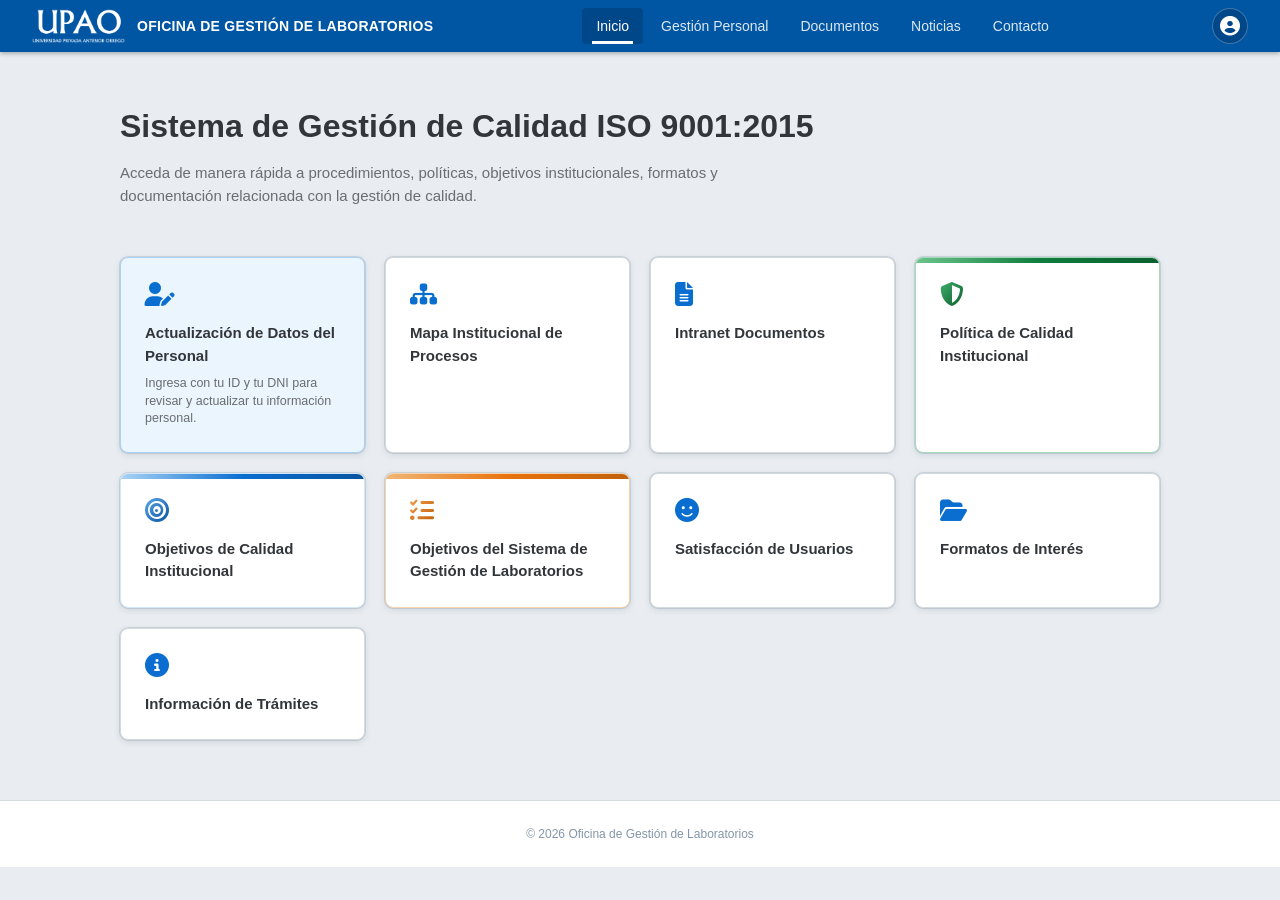
==== commit 0a3a323f: "Update index.html" ====
--- a/index.html
+++ b/index.html
@@ -440,7 +440,7 @@
         <p class="card-desc">Ingresa con tu ID y tu DNI para revisar y actualizar tu información personal.</p>
     </div>
     <div class="card" id="cardProcesos" onclick="abrirSecuenciaMapaProcesos()"><i class="fas fa-sitemap"></i><h3>Mapa Institucional de Procesos</h3></div>
-    <div class="card"><i class="fas fa-file-alt"></i><h3>Procedimientos Generales</h3></div>
+    <div class="card"><i class="fas fa-file-alt"></i><h3>Intranet Documentos</h3></div>
     <div class="card card-politica" id="cardPolitica" onclick="abrirSecuenciaPoliticaCalidad()"><i class="fas fa-shield-alt"></i><h3>Política de Calidad Institucional</h3></div>
     <div class="card card-obj-inst" id="cardObjetivos" onclick="abrirSecuenciaObjetivosInstitucional()"><i class="fas fa-bullseye"></i><h3>Objetivos de Calidad Institucional</h3></div>
     <div class="card card-obj-sgc" id="cardObjetivoSGC" onclick="abrirSecuenciaObjetivosSGC()"><i class="fas fa-list-check"></i><h3>Objetivos del Sistema de Gestión de Laboratorios</h3></div>
@@ -845,4 +845,4 @@
 </script>
 
 </body>
-</html>+</html>
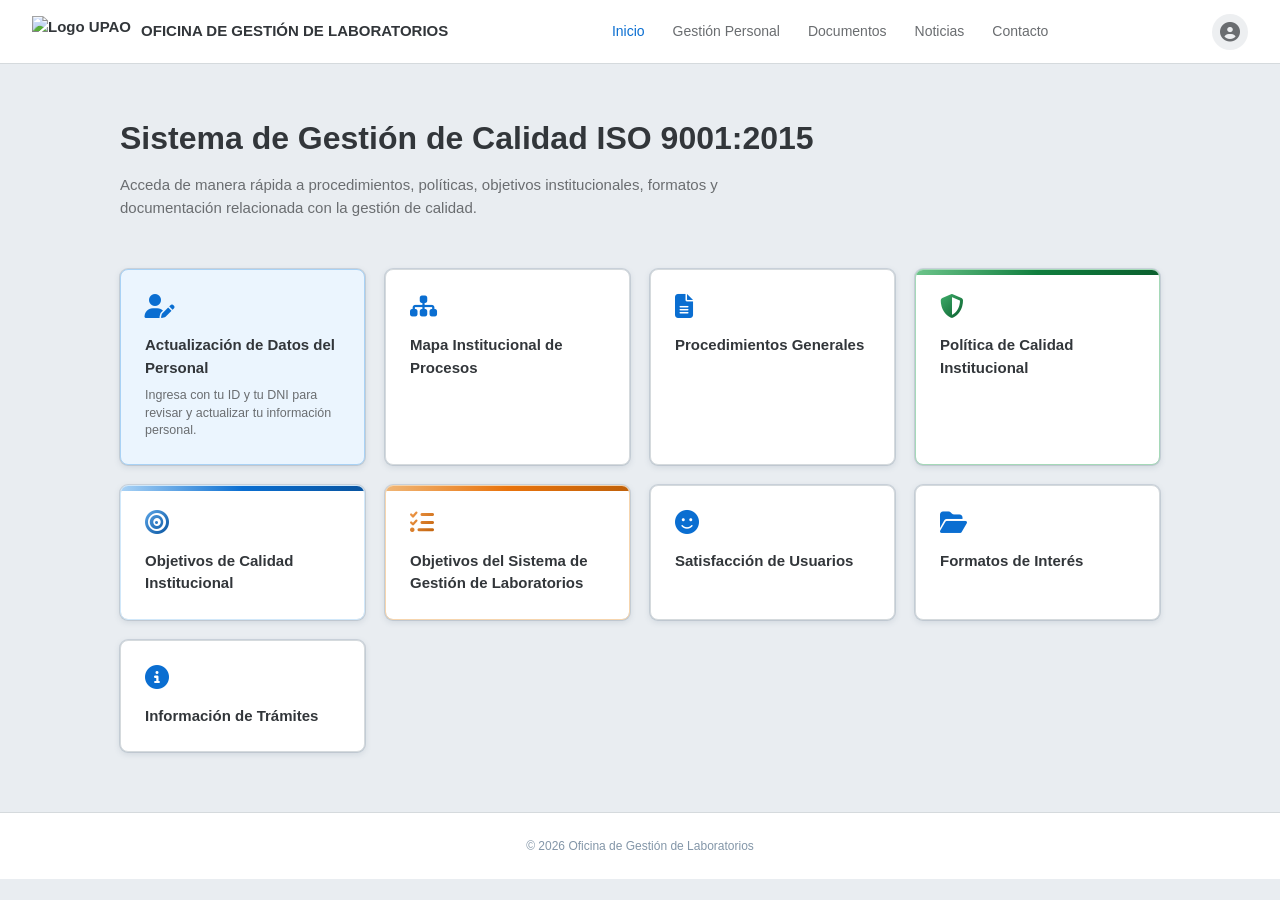
==== commit 239edd4a: "Add files via upload" ====
--- a/index.html
+++ b/index.html
@@ -440,7 +440,7 @@
         <p class="card-desc">Ingresa con tu ID y tu DNI para revisar y actualizar tu información personal.</p>
     </div>
     <div class="card" id="cardProcesos" onclick="abrirSecuenciaMapaProcesos()"><i class="fas fa-sitemap"></i><h3>Mapa Institucional de Procesos</h3></div>
-    <div class="card"><i class="fas fa-file-alt"></i><h3>Intranet Documentos</h3></div>
+    <div class="card"><i class="fas fa-file-alt"></i><h3>Procedimientos Generales</h3></div>
     <div class="card card-politica" id="cardPolitica" onclick="abrirSecuenciaPoliticaCalidad()"><i class="fas fa-shield-alt"></i><h3>Política de Calidad Institucional</h3></div>
     <div class="card card-obj-inst" id="cardObjetivos" onclick="abrirSecuenciaObjetivosInstitucional()"><i class="fas fa-bullseye"></i><h3>Objetivos de Calidad Institucional</h3></div>
     <div class="card card-obj-sgc" id="cardObjetivoSGC" onclick="abrirSecuenciaObjetivosSGC()"><i class="fas fa-list-check"></i><h3>Objetivos del Sistema de Gestión de Laboratorios</h3></div>
@@ -845,4 +845,4 @@
 </script>
 
 </body>
-</html>
+</html>
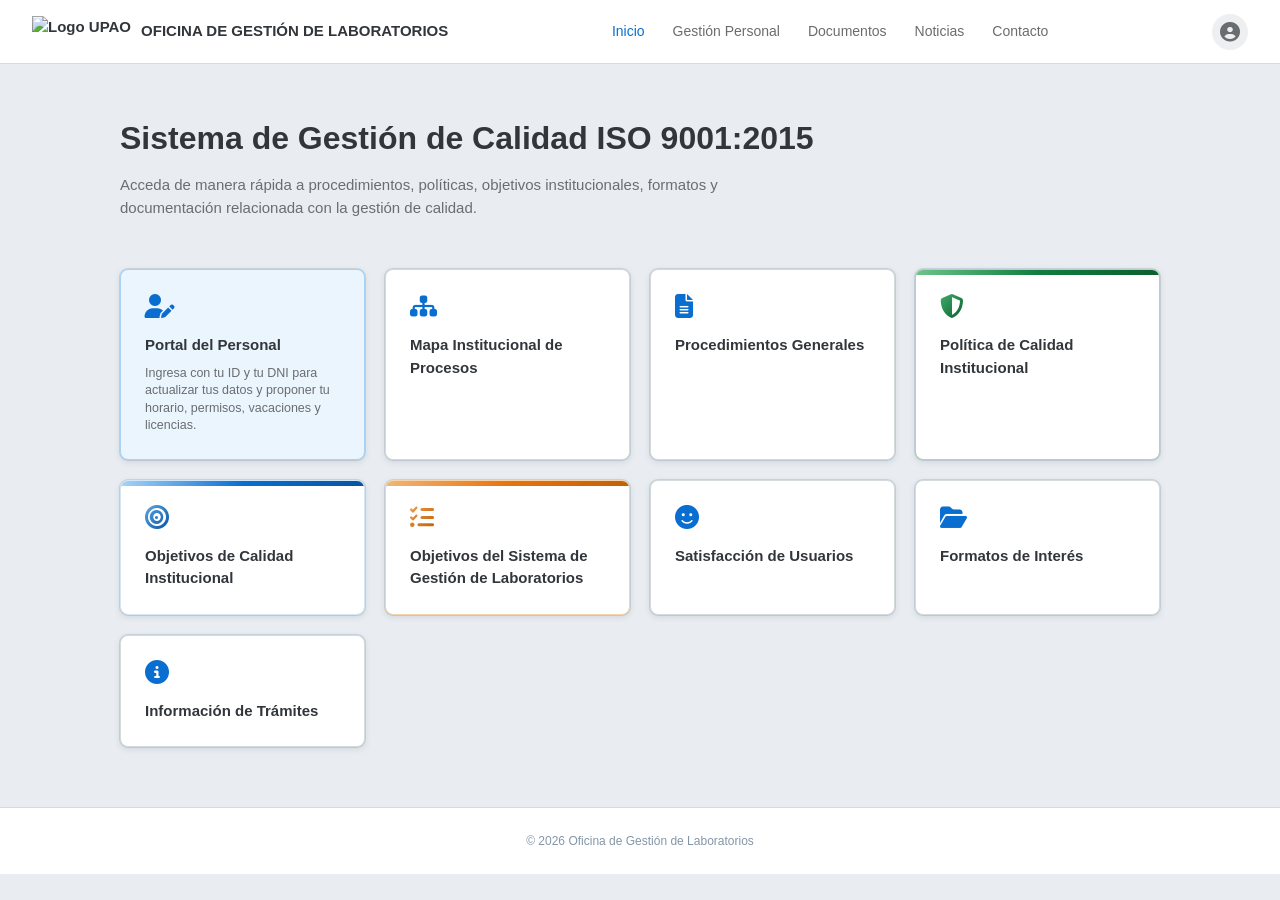
==== commit cdc49a52: "Add files via upload" ====
--- a/index.html
+++ b/index.html
@@ -436,8 +436,8 @@
     <!-- ===== ACCESO DESTACADO: PORTAL DE AUTOACTUALIZACIÓN ===== -->
     <div class="card card-destacada" id="cardPortalPersonal" onclick="window.location.href='HRM-System/portal-personal.html'">
         <i class="fas fa-user-pen"></i>
-        <h3>Actualización de Datos del Personal</h3>
-        <p class="card-desc">Ingresa con tu ID y tu DNI para revisar y actualizar tu información personal.</p>
+        <h3>Portal del Personal</h3>
+        <p class="card-desc">Ingresa con tu ID y tu DNI para actualizar tus datos y proponer tu horario, permisos, vacaciones y licencias.</p>
     </div>
     <div class="card" id="cardProcesos" onclick="abrirSecuenciaMapaProcesos()"><i class="fas fa-sitemap"></i><h3>Mapa Institucional de Procesos</h3></div>
     <div class="card"><i class="fas fa-file-alt"></i><h3>Procedimientos Generales</h3></div>
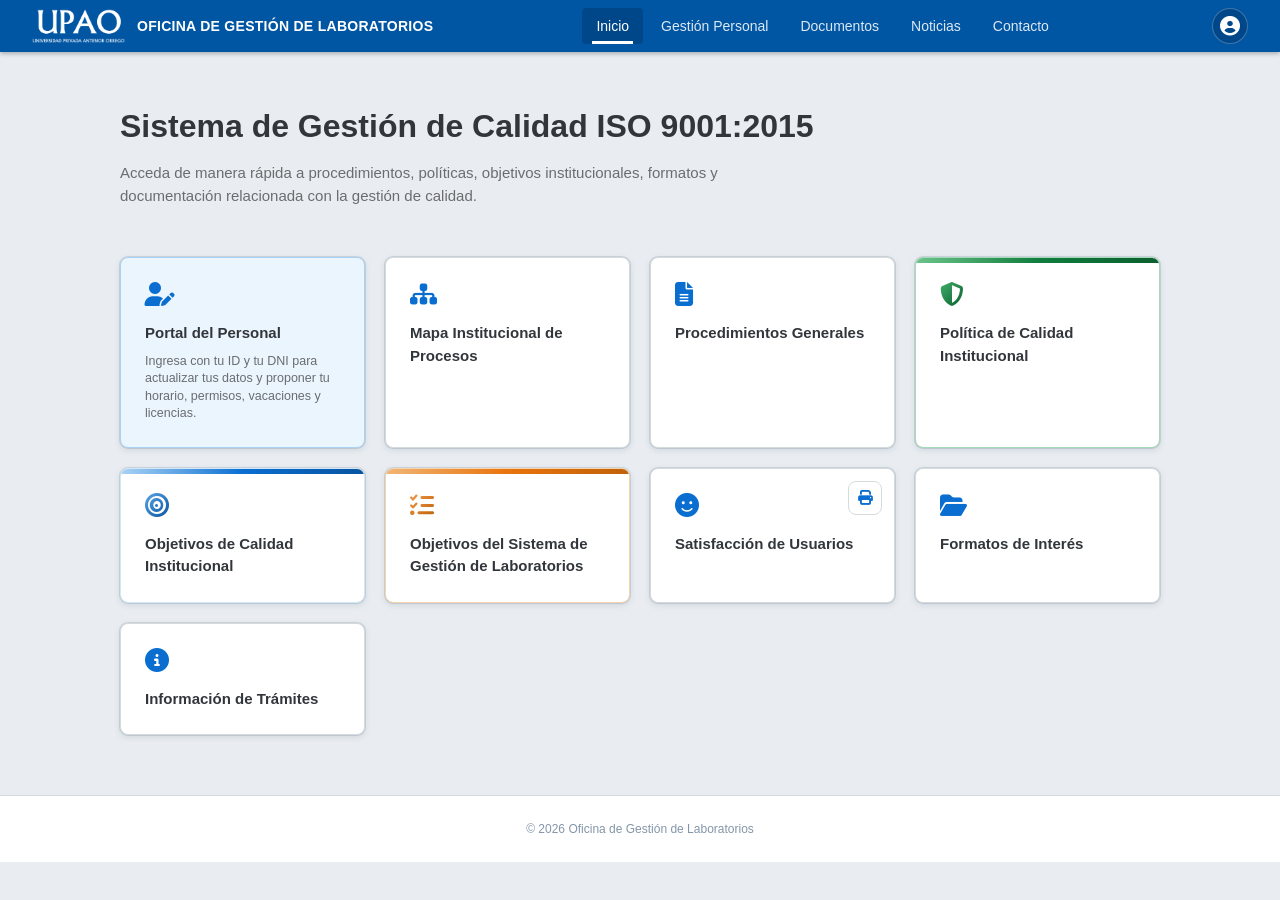
==== commit 04d1d455: "Add files via upload" ====
--- a/index.html
+++ b/index.html
@@ -402,6 +402,11 @@
         .card:hover { transform: none; box-shadow: 0 0 0 1px rgba(85,107,129,.25), 0 8px 24px rgba(34,53,72,.28); }
         .card-destacada { background: #EBF5FE; border-color: #A9D2F5; }
         .lightbox-box, .lightbox-box-app { border-radius: 8px; }
+
+        /* Botón "imprimir hoja con QR" dentro de la tarjeta Satisfacción de Usuarios */
+        .card .card-print { position: absolute; top: 12px; right: 12px; width: 34px; height: 34px; padding: 0; border: 1px solid #D5DADD; border-radius: 8px; background: #FFFFFF; color: #0A6ED1; cursor: pointer; display: flex; align-items: center; justify-content: center; transition: background .15s, border-color .15s; }
+        .card .card-print:hover, .card .card-print:focus-visible { background: #EBF5FE; border-color: #0A6ED1; outline: none; }
+        .card .card-print i { font-size: 15px; margin: 0; color: inherit; }
     </style>
     <link rel="stylesheet" href="HRM-System/css/header.css">
 </head>
@@ -444,7 +449,7 @@
     <div class="card card-politica" id="cardPolitica" onclick="abrirSecuenciaPoliticaCalidad()"><i class="fas fa-shield-alt"></i><h3>Política de Calidad Institucional</h3></div>
     <div class="card card-obj-inst" id="cardObjetivos" onclick="abrirSecuenciaObjetivosInstitucional()"><i class="fas fa-bullseye"></i><h3>Objetivos de Calidad Institucional</h3></div>
     <div class="card card-obj-sgc" id="cardObjetivoSGC" onclick="abrirSecuenciaObjetivosSGC()"><i class="fas fa-list-check"></i><h3>Objetivos del Sistema de Gestión de Laboratorios</h3></div>
-    <div class="card"><i class="fas fa-face-smile"></i><h3>Satisfacción de Usuarios</h3></div>
+    <div class="card" id="cardSatisfaccion" onclick="window.open('https://docs.google.com/forms/d/e/1FAIpQLScyf1eThoFqpbEsZ1RuSj1Wf8lFHop9TF4hMrlGCmTkAmBVkA/viewform', '_blank', 'noopener')"><button type="button" class="card-print" title="Imprimir hoja con código QR" aria-label="Imprimir hoja con código QR" onclick="event.stopPropagation(); window.open('imprimir-qr.html', '_blank')"><i class="fas fa-print"></i></button><i class="fas fa-face-smile"></i><h3>Satisfacción de Usuarios</h3></div>
     <div class="card"><i class="fas fa-folder-open"></i><h3>Formatos de Interés</h3></div>
     <div class="card"><i class="fas fa-circle-info"></i><h3>Información de Trámites</h3></div>
 </section>
--- a/HRM-System/css/header.css
+++ b/HRM-System/css/header.css
@@ -0,0 +1,157 @@
+/* ============================================================
+   HEADER.CSS — Cabecera ÚNICA y compartida (index.html + app.html)
+   Ambas páginas cargan este mismo archivo, con medidas fijas, para
+   que al cambiar de pestaña (Inicio / Gestión Personal / ...) la
+   cabecera quede exactamente en la misma posición y solo parezca
+   cambiar el contenido de abajo.
+   Logo: versión en negativo (blanco) del Manual de Marca UPAO 2024.
+   Color de la barra: azul corporativo UPAO #0056A3 (C100 M66 Y0 K0), pág. 23 del manual.
+   ============================================================ */
+
+/* La barra de desplazamiento se muestra siempre: sin esto, una página con
+   scroll y otra sin él desplazan la cabecera unos píxeles al cambiar */
+html { overflow-y: scroll; background: #E9EDF1; }
+/* ...salvo en la pantalla de acceso (login), que no lleva cabecera */
+html:has(.login-overlay.active) { overflow-y: hidden; }
+
+header.app-header {
+    position: sticky;
+    top: 0;
+    z-index: 100;
+    box-sizing: border-box;
+    display: grid;
+    grid-template-columns: auto 1fr auto;
+    align-items: center;
+    column-gap: 24px;
+    height: 52px;
+    padding: 0 32px;
+    background: #0056A3;
+    border: 0;
+    box-shadow: 0 2px 4px rgba(0,0,0,.25);
+    flex-shrink: 0;
+}
+
+/* ---- Logo + nombre de la oficina ---- */
+header.app-header .logo {
+    grid-column: 1;
+    display: flex;
+    align-items: center;
+    gap: 12px;
+    height: 52px;
+    margin: 0;
+    color: #fff;
+}
+header.app-header .logo img {
+    display: block;
+    width: 93px;            /* 34 px de alto × proporción del logo (520×190) */
+    height: 34px;
+    object-fit: contain;
+    background: none;
+    padding: 0;
+    border-radius: 0;
+}
+header.app-header .logo span {
+    display: block;
+    color: #fff;
+    font: 600 14px/1 '72', '72full', Arial, Helvetica, sans-serif;
+    letter-spacing: .02em;
+    white-space: nowrap;
+}
+
+/* ---- Navegación ---- */
+header.app-header .main-nav {
+    grid-column: 2;
+    justify-self: center;
+    display: flex;
+    align-items: center;
+    gap: 4px;
+    margin: 0;
+}
+/* Enlace <a> (index) y botón <button> (app) quedan idénticos */
+header.app-header .nav-link {
+    box-sizing: border-box;
+    position: relative;
+    display: inline-flex;
+    align-items: center;
+    height: 36px;
+    margin: 0;
+    padding: 0 14px;
+    font: 500 14px/1 '72', '72full', Arial, Helvetica, sans-serif;
+    color: #DCE8F4;
+    text-decoration: none;
+    background: transparent;
+    border: 0;
+    border-radius: 4px;
+    cursor: pointer;
+    transition: background .15s, color .15s;
+}
+header.app-header .nav-link:hover { color: #fff; background: #00478A; }
+header.app-header .nav-link.active { color: #fff; background: #00478A; }
+header.app-header .nav-link.active::after {
+    content: '';
+    position: absolute;
+    left: 10px; right: 10px; bottom: 0;
+    height: 3px;
+    background: #fff;
+    border-radius: 0;
+}
+
+/* ---- Usuario ---- */
+header.app-header > .user-menu,
+header.app-header > .user-menu-wrap { grid-column: 3; justify-self: end; margin: 0; }
+header.app-header .user-menu {
+    box-sizing: border-box;
+    display: flex;
+    align-items: center;
+    justify-content: center;
+    width: 36px;
+    height: 36px;
+    margin: 0;
+    padding: 0;
+    background: #00478A;
+    border: 1px solid rgba(255,255,255,.25);
+    border-radius: 50%;
+    cursor: pointer;
+}
+header.app-header .user-menu i { color: #fff; font-size: 20px; }
+header.app-header .user-menu:hover { background: #003A72; }
+header.app-header .user-menu-dropdown { border-radius: 8px; border-color: #D5DADD; box-shadow: 0 0 0 1px rgba(85,107,129,.25), 0 8px 24px rgba(34,53,72,.28); }
+header.app-header .user-menu-dropdown button:hover { background: #EBF5FE; color: #0A6ED1; }
+header.app-header .user-menu-dropdown button i { color: #0A6ED1; }
+
+/* ---- Pantallas angostas (igual en las dos páginas) ---- */
+@media (max-width: 768px) {
+    header.app-header {
+        grid-template-columns: auto 1fr auto;
+        height: auto;
+        min-height: 52px;
+        padding: 6px 16px;
+        row-gap: 4px;
+    }
+    header.app-header .logo { height: 40px; }
+    header.app-header .logo span { display: none; }
+    header.app-header .main-nav {
+        grid-column: 1 / -1;
+        grid-row: 2;
+        justify-self: stretch;
+        justify-content: center;
+        flex-wrap: wrap;
+        gap: 2px;
+        padding-top: 4px;
+        border-top: 1px solid rgba(255,255,255,.15);
+    }
+    header.app-header .nav-link { height: 32px; padding: 0 10px; font-size: 12px; }
+    header.app-header > .user-menu,
+    header.app-header > .user-menu-wrap { grid-column: 3; grid-row: 1; }
+}
+
+/* ---- Cambio de página sin "salto": la cabecera permanece fija y solo
+   se desvanece el contenido de abajo (navegadores con View Transitions;
+   en los demás no tiene efecto y la cabecera igual coincide al píxel) ---- */
+@view-transition { navigation: auto; }
+header.app-header { view-transition-name: site-header; }
+::view-transition-group(site-header),
+::view-transition-old(site-header),
+::view-transition-new(site-header) { animation: none; }
+::view-transition-old(root),
+::view-transition-new(root) { animation-duration: .18s; }
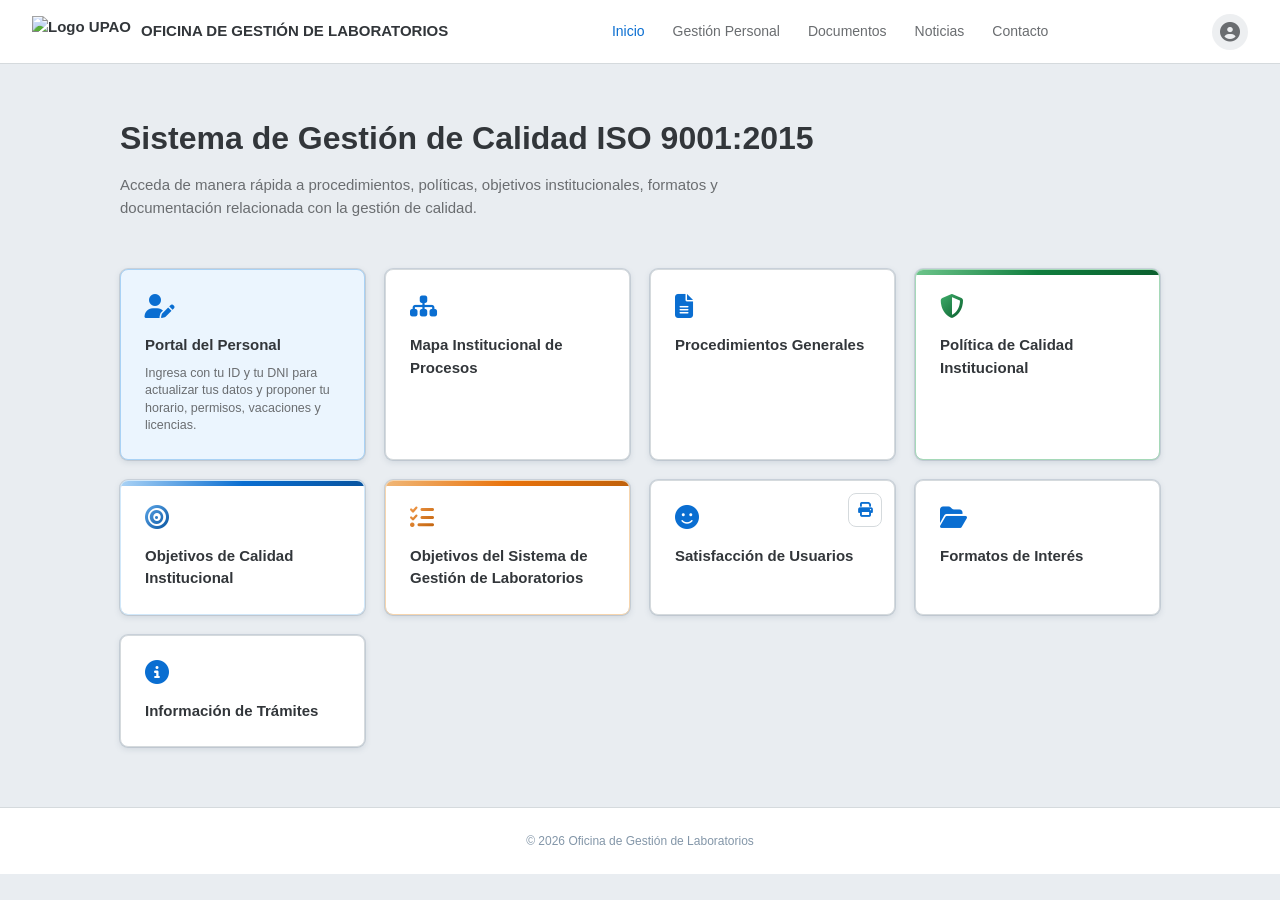
==== commit c0d6a757: "Update index.html" ====
--- a/index.html
+++ b/index.html
@@ -850,4 +850,4 @@
 </script>
 
 </body>
-</html>+</html>
